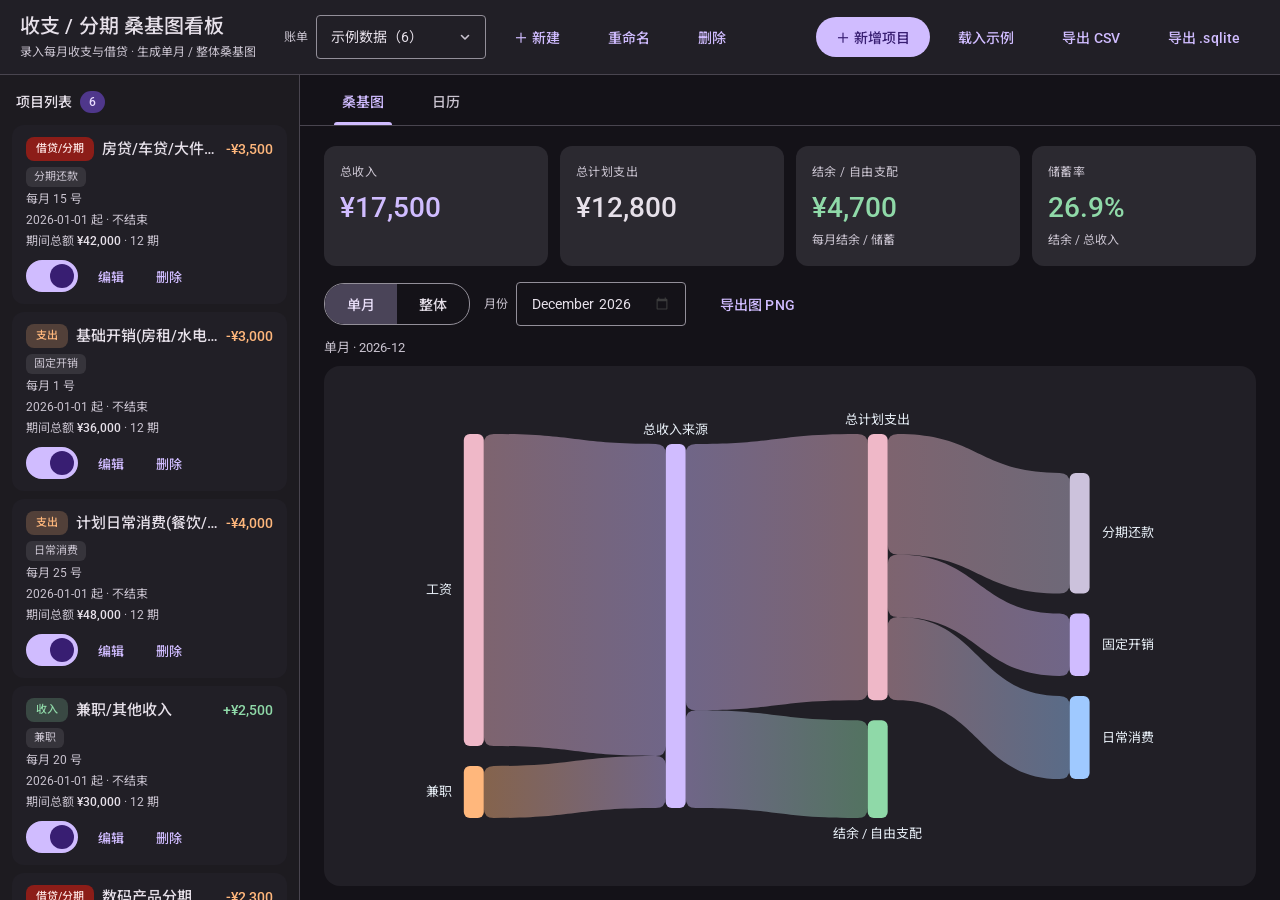
==== desktop/wwwroot/index.html @ 5e4839ed "feat(md3): Material Design 3 dark theme redesign - MD3 color roles / shape / type / elevation tokens" ====
<!DOCTYPE html>
<html lang="zh-CN">
<head>
  <meta charset="UTF-8" />
  <meta name="viewport" content="width=device-width, initial-scale=1.0" />
  <title>个人收支 / 分期 桑基图看板</title>
  <link rel="preconnect" href="https://fonts.googleapis.com" />
  <link rel="preconnect" href="https://fonts.gstatic.com" crossorigin />
  <link href="https://fonts.googleapis.com/css2?family=Roboto:wght@400;500;700&family=Noto+Sans+SC:wght@400;500;700&display=swap" rel="stylesheet" />
  <link rel="stylesheet" href="styles.css?v=6" />
</head>
<body>
  <div id="app">
    <header class="topbar">
      <div class="brand">
        <h1>收支 / 分期 桑基图看板</h1>
        <p class="tagline">录入每月收支与借贷 · 生成单月 / 整体桑基图</p>
      </div>
      <div class="ledger-bar">
        <label for="ledgerSelect">账单</label>
        <select id="ledgerSelect"></select>
        <button id="btnNewLedger" class="btn">＋ 新建</button>
        <button id="btnRenameLedger" class="btn">重命名</button>
        <button id="btnDeleteLedger" class="btn">删除</button>
        <span id="saveState" class="save-state"></span>
      </div>
      <div class="topbar-actions">
        <button id="btnAdd" class="btn btn-primary">＋ 新增项目</button>
        <button id="btnSeed" class="btn">载入示例</button>
        <button id="btnExportCsv" class="btn">导出 CSV</button>
        <button id="btnExportSqlite" class="btn">导出 .sqlite</button>
      </div>
    </header>

    <div class="layout">
      <aside class="sidebar">
        <div class="sidebar-title">项目列表<span id="itemCount" class="count">0</span></div>
        <div id="itemList" class="item-list"></div>
        <div id="itemEmpty" class="muted pad">还没有项目。点右上角「新增项目」，或「载入示例」看看效果。</div>
      </aside>

      <main class="main">
        <nav class="tabs">
          <button class="tab active" data-tab="sankey">桑基图</button>
          <button class="tab" data-tab="calendar">日历</button>
        </nav>

        <!-- 桑基图视图 -->
        <section id="view-sankey" class="view">
          <div class="metric-row" id="metricRow"></div>
          <div class="control-row">
            <div class="seg" id="sankeyMode">
              <button data-mode="month" class="active">单月</button>
              <button data-mode="overall">整体</button>
            </div>
            <div class="field">
              <label>月份</label>
              <input type="month" id="modeMonth" />
            </div>
            <div class="field" id="periodFields" hidden>
              <label>起</label><input type="month" id="periodStart" />
              <span class="sep">→</span>
              <label>止</label><input type="month" id="periodEnd" />
            </div>
            <button id="btnExportPng" class="btn">导出图 PNG</button>
          </div>
          <div id="sankeyTitle" class="chart-title"></div>
          <div class="chart-wrap">
            <div id="sankeyChart" class="chart"></div>
            <div id="sankeyEmpty" class="chart-empty" hidden>当前没有项目 / 该区间没有数据<br /><span>点击右上角「新增项目」或「载入示例」开始</span></div>
            <div id="sankeyTip" class="sankey-tip" hidden></div>
          </div>
        </section>

        <!-- 日历视图 -->
        <section id="view-calendar" class="view" hidden>
          <div class="control-row">
            <button id="calPrev" class="btn">◀ 上月</button>
            <input type="month" id="calMonth" />
            <button id="calNext" class="btn">下月 ▶</button>
            <button id="calToday" class="btn btn-ghost">今天</button>
          </div>
          <div class="calendar-wrap">
            <div id="calWeekHeader" class="cal-week-header"></div>
            <div id="calGrid" class="cal-grid"></div>
          </div>
          <div id="dayDetail" class="day-detail"></div>
        </section>
      </main>
    </div>
  </div>

  <!-- 项目编辑弹窗 -->
  <div id="modal" class="modal" hidden>
    <div class="modal-box">
      <div class="modal-header">
        <h2 id="modalTitle">新增项目</h2>
        <button class="btn btn-close" id="modalClose">×</button>
      </div>
      <form id="itemForm" class="modal-body">
        <div class="grid-2">
          <div class="field"><label>名称</label><input id="fName" placeholder="如：房租" required /></div>
          <div class="field"><label>金额 (¥)</label><input id="fAmount" type="number" min="0" step="0.01" placeholder="3000" required /></div>
          <div class="field"><label>类型</label>
            <select id="fKind">
              <option value="income">收入</option>
              <option value="expense">支出</option>
              <option value="loan">支出 · 借贷/分期</option>
            </select>
          </div>
          <div class="field"><label>分类</label>
            <input id="fCategory" list="catList" placeholder="如：固定开销" />
            <datalist id="catList"></datalist>
          </div>
        </div>

        <div class="field"><label>排期方式</label>
          <select id="fSched">
            <option value="recurring">重复 · 固定日期（自定开始/结束）</option>
            <option value="oneoff">一次性 · 确定日期</option>
            <option value="monthly">按月手动（非固定日期）</option>
          </select>
        </div>

        <div class="grid-2" id="schedRecurring">
          <div class="field"><label>开始日期</label><input id="fStart" type="date" /></div>
          <div class="field"><label>结束日期（留空 = 永不结束）</label><input id="fEnd" type="date" /></div>
          <div class="field"><label>每月几号 (1–31)</label><input id="fDay" type="number" min="1" max="31" placeholder="1" /></div>
        </div>

        <div class="field" id="schedOneoff" hidden><label>日期</label><input id="fDate" type="date" /></div>
        <div class="field" id="schedMonthly" hidden><label>归属月份</label><input id="fMonth" type="month" /></div>
        <div id="fPeriodHint" class="period-hint" hidden></div>

        <div class="field"><label>备注</label><input id="fNote" placeholder="选填" /></div>
        <label class="checkbox"><input id="fEnabled" type="checkbox" checked /> 启用该项目</label>

        <div class="modal-footer">
          <button type="button" class="btn" id="btnCancel">取消</button>
          <button type="submit" class="btn btn-primary">保存</button>
        </div>
      </form>
    </div>
  </div>

  <script src="app.js?v=6"></script>
</body>
</html>
---- desktop/wwwroot/styles.css ----
/* ============================================================
   Material Design 3 · 深色主题
   ============================================================ */
:root {
  /* MD3 深色配色（baseline） */
  --md-primary: #D0BCFF;
  --md-on-primary: #381E72;
  --md-primary-container: #4F378B;
  --md-on-primary-container: #EADDFF;
  --md-secondary: #CCC2DC;
  --md-on-secondary: #332D41;
  --md-secondary-container: #4A4458;
  --md-on-secondary-container: #E8DEF8;
  --md-tertiary: #EFB8C8;
  --md-on-tertiary: #492532;
  --md-tertiary-container: #633B48;
  --md-on-tertiary-container: #FFD8E4;
  --md-error: #F2B8B5;
  --md-on-error: #601410;
  --md-error-container: #8C1D18;
  --md-on-error-container: #F9DEDC;

  --md-surface: #141218;
  --md-on-surface: #E6E0E9;
  --md-surface-variant: #49454F;
  --md-on-surface-variant: #CAC4D0;
  --md-outline: #938F99;
  --md-outline-variant: #49454F;

  --md-surface-lowest: #0F0D13;
  --md-surface-low: #1D1B20;
  --md-surface-container: #211F26;
  --md-surface-high: #2B2930;
  --md-surface-highest: #36343B;

  /* 语义色（收入/支出/结余） */
  --md-income: #8FD9A8;
  --md-expense: #FFB77C;
  --md-surplus: #8FD9A8;

  /* 形状 */
  --md-xs: 4px;
  --md-sm: 8px;
  --md-md: 12px;
  --md-lg: 16px;
  --md-xl: 28px;

  /* 字体 */
  --md-font: "Roboto", "Noto Sans SC", "Microsoft YaHei UI", system-ui, sans-serif;

  /* 高度（阴影） */
  --md-e1: 0 1px 2px rgba(0,0,0,.3), 0 1px 3px 1px rgba(0,0,0,.15);
  --md-e2: 0 1px 2px rgba(0,0,0,.3), 0 2px 6px 2px rgba(0,0,0,.15);
  --md-e3: 0 4px 8px 3px rgba(0,0,0,.15), 0 1px 3px rgba(0,0,0,.3);
}

* { box-sizing: border-box; }
[hidden] { display: none !important; }

html, body {
  margin: 0;
  height: 100%;
  background: var(--md-surface);
  color: var(--md-on-surface);
  font-family: var(--md-font);
  font-size: 14px;
  line-height: 20px;
  color-scheme: dark;
  -webkit-font-smoothing: antialiased;
}

#app { display: flex; flex-direction: column; height: 100vh; }

/* ---------- 顶栏 ---------- */
.topbar {
  display: flex;
  align-items: center;
  gap: 18px;
  flex-wrap: wrap;
  padding: 12px 20px;
  background: var(--md-surface-container);
  border-bottom: 1px solid var(--md-outline-variant);
}
.brand h1 { margin: 0; font-size: 20px; line-height: 28px; font-weight: 500; letter-spacing: .1px; }
.tagline { margin: 2px 0 0; color: var(--md-on-surface-variant); font-size: 12px; }
.topbar-actions, .ledger-bar { display: flex; align-items: center; gap: 8px; flex-wrap: wrap; }
.ledger-bar { margin-left: auto; }
.ledger-bar label { color: var(--md-on-surface-variant); font-size: 12px; }
.ledger-bar select { min-width: 170px; }
.save-state { color: var(--md-income); font-size: 12px; min-width: 44px; }
.save-state.err { color: var(--md-error); }

/* ---------- 按钮 ---------- */
.btn {
  appearance: none;
  border: none;
  cursor: pointer;
  height: 40px;
  padding: 0 20px;
  border-radius: 20px;
  background: transparent;
  color: var(--md-primary);
  font-family: inherit;
  font-size: 14px;
  font-weight: 500;
  letter-spacing: .1px;
  display: inline-flex;
  align-items: center;
  justify-content: center;
  gap: 8px;
  white-space: nowrap;
  transition: background .15s ease, box-shadow .15s ease;
}
.btn:hover { background: color-mix(in srgb, var(--md-primary) 8%, transparent); }
.btn:active { background: color-mix(in srgb, var(--md-primary) 14%, transparent); }
.btn-primary { background: var(--md-primary); color: var(--md-on-primary); }
.btn-primary:hover { background: color-mix(in srgb, var(--md-primary) 90%, #fff); box-shadow: var(--md-e1); }
.btn-primary:active { background: color-mix(in srgb, var(--md-primary) 84%, #fff); }
.btn-ghost { color: var(--md-primary); }
.btn-close {
  width: 40px; height: 40px; padding: 0; border-radius: 50%;
  color: var(--md-on-surface-variant); font-size: 20px; line-height: 1;
}
.btn-close:hover { background: color-mix(in srgb, var(--md-on-surface) 8%, transparent); }

/* 分段按钮 */
.seg { display: inline-flex; border: 1px solid var(--md-outline); border-radius: 20px; overflow: hidden; }
.seg button {
  border: none; background: transparent; color: var(--md-on-surface);
  height: 40px; padding: 0 22px; font-family: inherit; font-size: 14px; font-weight: 500; cursor: pointer;
  transition: background .15s ease;
}
.seg button:hover { background: color-mix(in srgb, var(--md-on-surface) 6%, transparent); }
.seg button.active { background: var(--md-secondary-container); color: var(--md-on-secondary-container); }

/* ---------- 布局 ---------- */
.layout { display: flex; flex: 1; min-height: 0; }

.sidebar {
  width: 300px;
  min-width: 260px;
  padding: 12px;
  background: var(--md-surface-low);
  border-right: 1px solid var(--md-outline-variant);
  overflow-y: auto;
}
.main { flex: 1; min-width: 0; display: flex; flex-direction: column; overflow: hidden; }

.sidebar-title {
  display: flex; align-items: center; gap: 8px;
  margin: 4px 4px 12px; font-size: 14px; font-weight: 500; color: var(--md-on-surface);
}
.count {
  background: var(--md-primary-container); color: var(--md-on-primary-container);
  border-radius: 999px; padding: 1px 9px; font-size: 12px; font-weight: 500;
}

/* ---------- 项目卡片 ---------- */
.item-list { display: flex; flex-direction: column; gap: 8px; }
.item-row {
  background: var(--md-surface-container);
  border-radius: var(--md-md);
  padding: 12px 14px;
  transition: background .15s ease;
}
.item-row:hover { background: var(--md-surface-high); }
.item-row.disabled { opacity: .5; }
.item-row-head { display: flex; align-items: center; gap: 8px; margin-bottom: 6px; }
.item-name { flex: 1; font-size: 15px; font-weight: 500; overflow: hidden; text-overflow: ellipsis; white-space: nowrap; }
.delta { font-weight: 500; font-size: 14px; }
.delta.in { color: var(--md-income); }
.delta.out { color: var(--md-expense); }

.kind-badge { font-size: 11px; font-weight: 500; padding: 2px 10px; border-radius: 8px; flex: none; }
.kind-income { background: color-mix(in srgb, var(--md-income) 22%, transparent); color: var(--md-income); }
.kind-expense { background: color-mix(in srgb, var(--md-expense) 22%, transparent); color: var(--md-expense); }
.kind-loan { background: var(--md-error-container); color: var(--md-on-error-container); }

.item-meta { display: flex; flex-direction: column; gap: 3px; margin-bottom: 10px; }
.item-line { color: var(--md-on-surface-variant); font-size: 12px; line-height: 18px; }
.item-line b { color: var(--md-on-surface); font-weight: 500; }
.tag {
  display: inline-block; background: var(--md-surface-highest); color: var(--md-on-surface-variant);
  padding: 1px 8px; border-radius: 6px; font-size: 11px;
}
.item-actions { display: flex; align-items: center; gap: 8px; }
.item-actions .btn { height: 32px; padding: 0 12px; font-size: 13px; border-radius: 16px; }

.muted { color: var(--md-on-surface-variant); }
.pad { padding: 10px 4px; }

/* ---------- 开关（MD3） ---------- */
.switch { position: relative; width: 52px; height: 32px; flex: none; }
.switch input { position: absolute; opacity: 0; width: 100%; height: 100%; margin: 0; cursor: pointer; }
.switch .slider {
  position: absolute; inset: 0; border-radius: 999px; pointer-events: none;
  background: var(--md-surface-highest);
  border: 2px solid var(--md-outline);
  transition: background .2s ease, border-color .2s ease;
}
.switch .slider::before {
  content: ""; position: absolute; top: 50%; left: 5px; transform: translateY(-50%);
  width: 16px; height: 16px; border-radius: 50%; background: var(--md-outline);
  transition: all .2s ease;
}
.switch input:checked + .slider { background: var(--md-primary); border-color: var(--md-primary); }
.switch input:checked + .slider::before { width: 24px; height: 24px; left: 22px; background: var(--md-on-primary); }

/* ---------- 标签页（MD3 primary tabs） ---------- */
.tabs { display: flex; gap: 4px; padding: 0 20px; background: var(--md-surface); border-bottom: 1px solid var(--md-outline-variant); }
.tab {
  position: relative; background: none; border: none; cursor: pointer;
  color: var(--md-on-surface-variant); font-family: inherit; font-size: 14px; font-weight: 500;
  padding: 16px 22px 14px;
  transition: color .15s ease;
}
.tab:hover { color: var(--md-on-surface); }
.tab.active { color: var(--md-primary); }
.tab.active::after {
  content: ""; position: absolute; left: 14px; right: 14px; bottom: 0; height: 3px;
  border-radius: 3px 3px 0 0; background: var(--md-primary);
}

.view { flex: 1; min-height: 0; overflow-y: auto; padding: 20px 24px 32px; }

/* ---------- 指标卡 ---------- */
.metric-row { display: grid; grid-template-columns: repeat(4, 1fr); gap: 12px; margin-bottom: 16px; }
.metric-card { background: var(--md-surface-high); border-radius: var(--md-md); padding: 16px; }
.metric-label { color: var(--md-on-surface-variant); font-size: 12px; letter-spacing: .4px; margin-bottom: 8px; }
.metric-value { font-size: 28px; line-height: 36px; font-weight: 500; }
.metric-value.green { color: var(--md-surplus); }
.metric-value.red { color: var(--md-error); }
.metric-value.blue { color: var(--md-primary); }
.metric-sub { color: var(--md-on-surface-variant); font-size: 12px; margin-top: 4px; }

/* ---------- 控件行 ---------- */
.control-row { display: flex; align-items: center; gap: 14px; flex-wrap: wrap; margin-bottom: 12px; }
.field { display: flex; align-items: center; gap: 8px; }
.field label { color: var(--md-on-surface-variant); font-size: 12px; }
.field .sep { color: var(--md-on-surface-variant); }

/* ---------- 输入（MD3 outlined） ---------- */
input, select {
  height: 44px;
  padding: 0 14px;
  background: transparent;
  color: var(--md-on-surface);
  border: 1px solid var(--md-outline);
  border-radius: var(--md-xs);
  font-family: inherit;
  font-size: 14px;
  outline: none;
  transition: border-color .15s ease, box-shadow .15s ease;
}
input:focus, select:focus {
  border-color: var(--md-primary);
  box-shadow: inset 0 0 0 1px var(--md-primary);
}
input[type="date"], input[type="month"] { color-scheme: dark; }

select {
  appearance: none; -webkit-appearance: none;
  padding-right: 40px; cursor: pointer;
  background-image: url("data:image/svg+xml;utf8,<svg xmlns='http://www.w3.org/2000/svg' width='12' height='12' viewBox='0 0 12 12'><path d='M2.5 4.5L6 8l3.5-3.5' fill='none' stroke='%23CAC4D0' stroke-width='1.6' stroke-linecap='round' stroke-linejoin='round'/></svg>");
  background-repeat: no-repeat;
  background-position: right 14px center;
}
select option { background: var(--md-surface-high); color: var(--md-on-surface); }
input[type="date"]::-webkit-calendar-picker-indicator,
input[type="month"]::-webkit-calendar-picker-indicator { filter: invert(.75); opacity: .9; cursor: pointer; }
input[type="date"]::-webkit-calendar-picker-indicator:hover,
input[type="month"]::-webkit-calendar-picker-indicator:hover { opacity: 1; }

/* ---------- 图表 ---------- */
.chart-title { color: var(--md-on-surface-variant); font-size: 13px; margin: 8px 0; }
.chart-wrap { position: relative; }
.chart {
  width: 100%; height: 520px;
  background: var(--md-surface-container);
  border-radius: var(--md-lg);
  position: relative; overflow: hidden;
}
@keyframes chartFadeIn { from { opacity: 0; transform: translateY(6px); } to { opacity: 1; transform: none; } }

.sankey-svg { display: block; }
.sankey-svg.fade-in { animation: chartFadeIn .38s ease-out both; }
.sankey-svg .sk-link { opacity: .45; transition: opacity .15s; cursor: pointer; }
.sankey-svg .sk-node { transition: opacity .15s; cursor: pointer; }
.sankey-svg .sk-label { pointer-events: none; user-select: none; }
.sankey-svg.has-hover .sk-link { opacity: .1; }
.sankey-svg.has-hover .sk-node { opacity: .3; }
.sankey-svg.has-hover .sk-label { opacity: .4; }
.sankey-svg.has-hover .hi { opacity: 1 !important; }

.sankey-tip {
  position: absolute; z-index: 20; pointer-events: none;
  background: var(--md-surface-highest);
  border-radius: var(--md-sm);
  padding: 10px 12px;
  font-size: 12.5px; color: var(--md-on-surface); line-height: 1.6;
  box-shadow: var(--md-e2);
  max-width: 260px;
}

.chart-empty {
  position: absolute; inset: 0;
  display: flex; flex-direction: column; gap: 8px; align-items: center; justify-content: center;
  color: var(--md-on-surface-variant); font-size: 15px;
  background: var(--md-surface-container); border-radius: var(--md-lg);
}
.chart-empty span { font-size: 12.5px; color: var(--md-outline); }

/* ---------- 日历 ---------- */
.calendar-wrap { background: var(--md-surface-container); border-radius: var(--md-lg); padding: 12px; margin-bottom: 16px; }
.cal-week-header { display: grid; grid-template-columns: repeat(7, 1fr); gap: 6px; margin-bottom: 6px; }
.cal-wd { text-align: center; color: var(--md-on-surface-variant); font-size: 12px; padding: 4px 0; }
.cal-grid { display: grid; grid-template-columns: repeat(7, 1fr); gap: 6px; grid-auto-rows: 104px; }
.cal-cell {
  height: 104px; overflow: hidden;
  background: var(--md-surface-low);
  border: 1px solid transparent;
  border-radius: var(--md-md);
  padding: 6px; cursor: pointer; position: relative;
  transition: background .15s ease, border-color .15s ease;
}
.cal-cell:hover { background: var(--md-surface-high); }
.cal-cell.today { border-color: var(--md-primary); }
.cal-cell.selected { background: var(--md-secondary-container); }
.cal-cell.empty { background: transparent; border: none; cursor: default; }
.cal-num { font-size: 12px; color: var(--md-on-surface); margin-bottom: 4px; }
.cal-cell.today .cal-num { color: var(--md-primary); font-weight: 700; }
.cal-chips { display: flex; flex-direction: column; gap: 3px; overflow: hidden; }
.chip {
  display: flex; align-items: center; gap: 5px; min-width: 0;
  font-size: 11px; color: var(--md-on-surface-variant);
  background: var(--md-surface-highest); border-radius: 8px; padding: 2px 6px;
}
.chip-type { width: 3px; align-self: stretch; border-radius: 2px; flex: none; }
.chip-cat { width: 6px; height: 6px; border-radius: 50%; flex: none; }
.chip-txt {
  flex: 1; min-width: 0; white-space: normal; word-break: break-word; line-height: 1.25;
  display: -webkit-box; -webkit-line-clamp: 2; -webkit-box-orient: vertical; overflow: hidden;
}
.chip.more { color: var(--md-outline); justify-content: center; }

/* ---------- 当天详情 ---------- */
.day-detail { background: var(--md-surface-container); border-radius: var(--md-lg); padding: 16px; }
.day-title { font-size: 15px; font-weight: 500; margin-bottom: 12px; }
.day-detail .item-row { background: var(--md-surface-low); margin-bottom: 8px; }
.btn-ghost.on { color: var(--md-primary); }

/* ---------- 弹窗（MD3 dialog） ---------- */
.modal {
  position: fixed; inset: 0; z-index: 100; padding: 20px;
  background: rgba(0,0,0,.6);
  display: flex; align-items: center; justify-content: center;
}
.modal-box {
  width: 100%; max-width: 560px; max-height: 90vh; overflow-y: auto;
  background: var(--md-surface-high);
  border-radius: var(--md-xl);
  box-shadow: var(--md-e3);
}
.modal-header { display: flex; align-items: flex-start; justify-content: space-between; gap: 16px; padding: 24px 24px 0; }
.modal-header h2 { margin: 0; font-size: 22px; line-height: 28px; font-weight: 400; }
.modal-body { padding: 16px 24px 24px; }
.grid-2 { display: grid; grid-template-columns: 1fr 1fr; gap: 16px; margin-bottom: 16px; }
.modal-body .field { flex-direction: column; align-items: stretch; gap: 6px; margin-bottom: 16px; }
.modal-body .field label { font-size: 12px; color: var(--md-on-surface-variant); }
.checkbox { display: flex; align-items: center; gap: 10px; color: var(--md-on-surface); margin: 6px 0 20px; cursor: pointer; }
.modal-footer { display: flex; justify-content: flex-end; gap: 8px; margin-top: 4px; }
.period-hint {
  background: var(--md-surface-highest); color: var(--md-on-surface);
  font-size: 13px; padding: 12px 14px; border-radius: var(--md-sm); margin-bottom: 16px;
}
.period-hint b { color: var(--md-income); font-weight: 500; }

/* ---------- 滚动条 ---------- */
* { scrollbar-width: thin; scrollbar-color: var(--md-surface-highest) transparent; }
::-webkit-scrollbar { width: 10px; height: 10px; }
::-webkit-scrollbar-track { background: transparent; }
::-webkit-scrollbar-thumb { background: var(--md-surface-highest); border-radius: 8px; border: 2px solid var(--md-surface); }
::-webkit-scrollbar-thumb:hover { background: var(--md-outline-variant); }
::selection { background: color-mix(in srgb, var(--md-primary) 35%, transparent); color: #fff; }

/* ---------- 桌面版（WinUI 3）：使用 MD3 不透明表面色 ---------- */
html.native, html.native body { background: var(--md-surface); }

/* ---------- 响应式 ---------- */
@media (max-width: 860px) {
  .layout { flex-direction: column; }
  .sidebar { width: 100%; min-width: 0; max-height: 40vh; border-right: none; border-bottom: 1px solid var(--md-outline-variant); }
  .metric-row { grid-template-columns: repeat(2, 1fr); }
  .cal-grid { grid-auto-rows: 84px; }
  .cal-cell { height: 84px; }
}
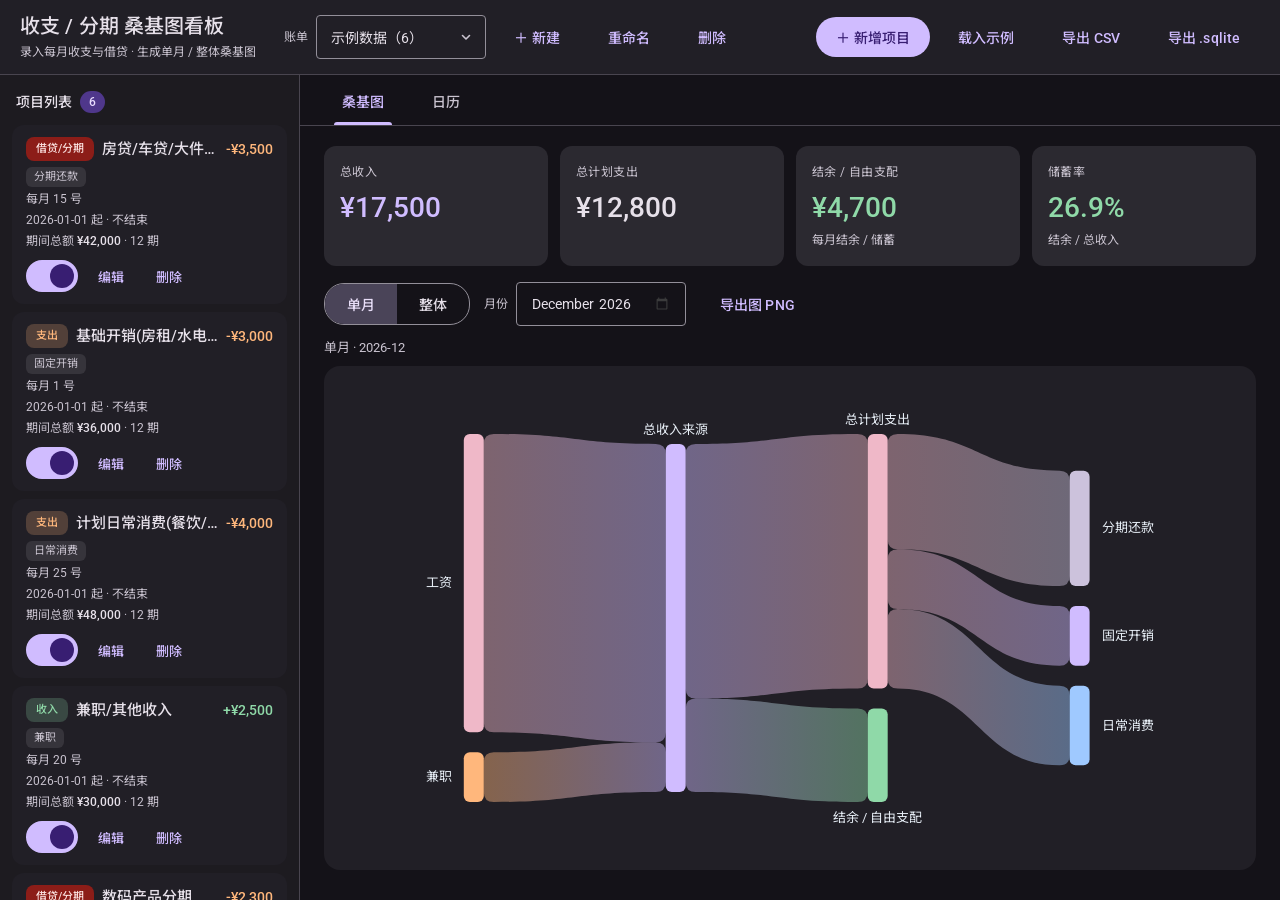
==== commit ec2afb5d: "feat(md3): responsive resize, switch/dropdown animations, custom MD3 select - sankey follows window " ====
--- a/desktop/wwwroot/index.html
+++ b/desktop/wwwroot/index.html
@@ -7,7 +7,7 @@
   <link rel="preconnect" href="https://fonts.googleapis.com" />
   <link rel="preconnect" href="https://fonts.gstatic.com" crossorigin />
   <link href="https://fonts.googleapis.com/css2?family=Roboto:wght@400;500;700&family=Noto+Sans+SC:wght@400;500;700&display=swap" rel="stylesheet" />
-  <link rel="stylesheet" href="styles.css?v=6" />
+  <link rel="stylesheet" href="styles.css?v=7" />
 </head>
 <body>
   <div id="app">
@@ -18,7 +18,7 @@
       </div>
       <div class="ledger-bar">
         <label for="ledgerSelect">账单</label>
-        <select id="ledgerSelect"></select>
+        <div id="ledgerSelect"></div>
         <button id="btnNewLedger" class="btn">＋ 新建</button>
         <button id="btnRenameLedger" class="btn">重命名</button>
         <button id="btnDeleteLedger" class="btn">删除</button>
@@ -102,11 +102,7 @@
           <div class="field"><label>名称</label><input id="fName" placeholder="如：房租" required /></div>
           <div class="field"><label>金额 (¥)</label><input id="fAmount" type="number" min="0" step="0.01" placeholder="3000" required /></div>
           <div class="field"><label>类型</label>
-            <select id="fKind">
-              <option value="income">收入</option>
-              <option value="expense">支出</option>
-              <option value="loan">支出 · 借贷/分期</option>
-            </select>
+            <div id="fKind"></div>
           </div>
           <div class="field"><label>分类</label>
             <input id="fCategory" list="catList" placeholder="如：固定开销" />
@@ -115,11 +111,7 @@
         </div>
 
         <div class="field"><label>排期方式</label>
-          <select id="fSched">
-            <option value="recurring">重复 · 固定日期（自定开始/结束）</option>
-            <option value="oneoff">一次性 · 确定日期</option>
-            <option value="monthly">按月手动（非固定日期）</option>
-          </select>
+          <div id="fSched"></div>
         </div>
 
         <div class="grid-2" id="schedRecurring">
@@ -143,6 +135,6 @@
     </div>
   </div>
 
-  <script src="app.js?v=6"></script>
+  <script src="app.js?v=7"></script>
 </body>
 </html>
--- a/desktop/wwwroot/styles.css
+++ b/desktop/wwwroot/styles.css
@@ -196,12 +196,13 @@
   position: absolute; inset: 0; border-radius: 999px; pointer-events: none;
   background: var(--md-surface-highest);
   border: 2px solid var(--md-outline);
-  transition: background .2s ease, border-color .2s ease;
+  transition: background .2s cubic-bezier(.2,0,0,1), border-color .2s cubic-bezier(.2,0,0,1);
 }
 .switch .slider::before {
   content: ""; position: absolute; top: 50%; left: 5px; transform: translateY(-50%);
   width: 16px; height: 16px; border-radius: 50%; background: var(--md-outline);
-  transition: all .2s ease;
+  transition: left .2s cubic-bezier(.2,0,0,1), width .2s cubic-bezier(.2,0,0,1),
+              height .2s cubic-bezier(.2,0,0,1), background .2s ease;
 }
 .switch input:checked + .slider { background: var(--md-primary); border-color: var(--md-primary); }
 .switch input:checked + .slider::before { width: 24px; height: 24px; left: 22px; background: var(--md-on-primary); }
@@ -271,11 +272,51 @@
 input[type="date"]::-webkit-calendar-picker-indicator:hover,
 input[type="month"]::-webkit-calendar-picker-indicator:hover { opacity: 1; }
 
+/* ---------- MD3 下拉选单 ---------- */
+.md-select { position: relative; display: inline-block; min-width: 170px; }
+.md-select-trigger {
+  width: 100%; height: 44px; padding: 0 40px 0 14px;
+  display: flex; align-items: center;
+  background: transparent; color: var(--md-on-surface);
+  border: 1px solid var(--md-outline); border-radius: var(--md-xs);
+  font-family: inherit; font-size: 14px; text-align: left; cursor: pointer;
+  transition: border-color .15s ease, box-shadow .15s ease, background .15s ease;
+}
+.md-select-trigger:hover { border-color: var(--md-on-surface); }
+.md-select-trigger.open { border-color: var(--md-primary); box-shadow: inset 0 0 0 1px var(--md-primary); }
+.md-select-label { flex: 1; overflow: hidden; text-overflow: ellipsis; white-space: nowrap; }
+.md-select-arrow {
+  position: absolute; right: 14px; top: 50%; display: flex;
+  color: var(--md-on-surface-variant); pointer-events: none;
+  transform: translateY(-50%); transition: transform .2s ease;
+}
+.md-select-trigger.open .md-select-arrow { transform: translateY(-50%) rotate(180deg); }
+
+.md-menu {
+  position: fixed; z-index: 200; min-width: 120px; max-height: 300px; overflow-y: auto;
+  padding: 8px 0;
+  background: var(--md-surface-high); border-radius: var(--md-sm);
+  box-shadow: var(--md-e2);
+  opacity: 0; transform: scale(.92) translateY(-6px);
+  transition: opacity .15s ease, transform .15s ease;
+}
+.md-menu.open { opacity: 1; transform: none; }
+.md-menu-item {
+  display: block; width: 100%; text-align: left;
+  padding: 10px 16px; border: none; background: transparent; cursor: pointer;
+  color: var(--md-on-surface); font-family: inherit; font-size: 14px; white-space: nowrap;
+  transition: background .12s ease;
+}
+.md-menu-item:hover { background: color-mix(in srgb, var(--md-on-surface) 8%, transparent); }
+.md-menu-item.selected { background: var(--md-secondary-container); color: var(--md-on-secondary-container); }
+
+.modal-body .field .md-select { width: 100%; min-width: 0; }
+
 /* ---------- 图表 ---------- */
 .chart-title { color: var(--md-on-surface-variant); font-size: 13px; margin: 8px 0; }
 .chart-wrap { position: relative; }
 .chart {
-  width: 100%; height: 520px;
+  width: 100%; height: clamp(380px, 56vh, 620px);
   background: var(--md-surface-container);
   border-radius: var(--md-lg);
   position: relative; overflow: hidden;
@@ -387,6 +428,10 @@
 html.native, html.native body { background: var(--md-surface); }
 
 /* ---------- 响应式 ---------- */
+@media (max-width: 1180px) {
+  .sidebar { width: 260px; min-width: 220px; }
+  .metric-row { grid-template-columns: repeat(2, 1fr); }
+}
 @media (max-width: 860px) {
   .layout { flex-direction: column; }
   .sidebar { width: 100%; min-width: 0; max-height: 40vh; border-right: none; border-bottom: 1px solid var(--md-outline-variant); }
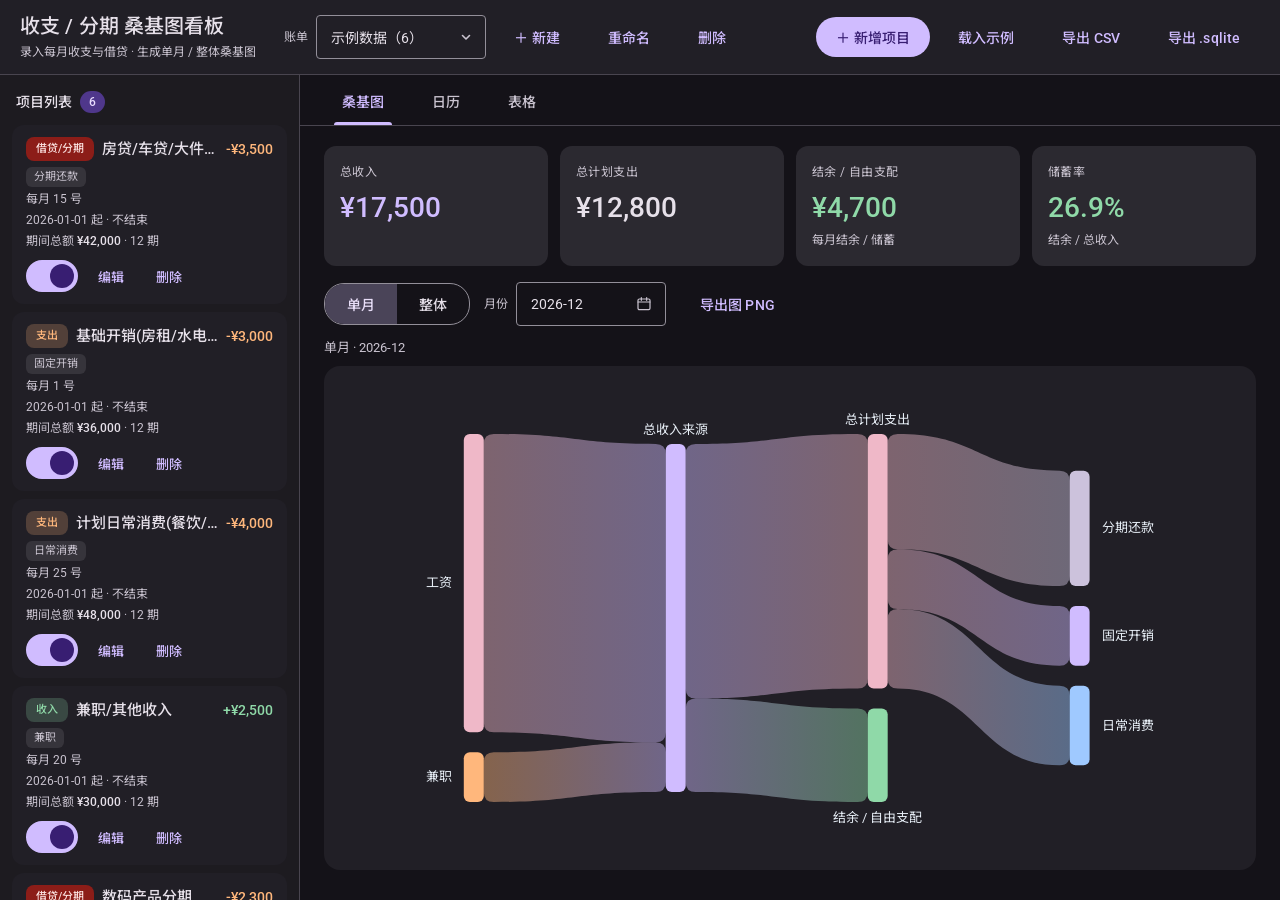
==== commit eed292b9: "feat(md3): date-range period, MD3 date picker, editable table view - overall view now uses an exact " ====
--- a/desktop/wwwroot/index.html
+++ b/desktop/wwwroot/index.html
@@ -7,7 +7,7 @@
   <link rel="preconnect" href="https://fonts.googleapis.com" />
   <link rel="preconnect" href="https://fonts.gstatic.com" crossorigin />
   <link href="https://fonts.googleapis.com/css2?family=Roboto:wght@400;500;700&family=Noto+Sans+SC:wght@400;500;700&display=swap" rel="stylesheet" />
-  <link rel="stylesheet" href="styles.css?v=7" />
+  <link rel="stylesheet" href="styles.css?v=10" />
 </head>
 <body>
   <div id="app">
@@ -43,6 +43,7 @@
         <nav class="tabs">
           <button class="tab active" data-tab="sankey">桑基图</button>
           <button class="tab" data-tab="calendar">日历</button>
+          <button class="tab" data-tab="table">表格</button>
         </nav>
 
         <!-- 桑基图视图 -->
@@ -55,12 +56,12 @@
             </div>
             <div class="field">
               <label>月份</label>
-              <input type="month" id="modeMonth" />
+              <div id="modeMonth"></div>
             </div>
             <div class="field" id="periodFields" hidden>
-              <label>起</label><input type="month" id="periodStart" />
+              <label>起</label><div id="periodStart"></div>
               <span class="sep">→</span>
-              <label>止</label><input type="month" id="periodEnd" />
+              <label>止</label><div id="periodEnd"></div>
             </div>
             <button id="btnExportPng" class="btn">导出图 PNG</button>
           </div>
@@ -76,7 +77,7 @@
         <section id="view-calendar" class="view" hidden>
           <div class="control-row">
             <button id="calPrev" class="btn">◀ 上月</button>
-            <input type="month" id="calMonth" />
+            <div id="calMonth"></div>
             <button id="calNext" class="btn">下月 ▶</button>
             <button id="calToday" class="btn btn-ghost">今天</button>
           </div>
@@ -85,6 +86,11 @@
             <div id="calGrid" class="cal-grid"></div>
           </div>
           <div id="dayDetail" class="day-detail"></div>
+        </section>
+
+        <!-- 表格视图：直接编辑 SQLite 行 -->
+        <section id="view-table" class="view" hidden>
+          <div id="tableWrap" class="table-wrap"></div>
         </section>
       </main>
     </div>
@@ -115,13 +121,13 @@
         </div>
 
         <div class="grid-2" id="schedRecurring">
-          <div class="field"><label>开始日期</label><input id="fStart" type="date" /></div>
-          <div class="field"><label>结束日期（留空 = 永不结束）</label><input id="fEnd" type="date" /></div>
+          <div class="field"><label>开始日期</label><div id="fStart"></div></div>
+          <div class="field"><label>结束日期（留空 = 永不结束）</label><div id="fEnd"></div></div>
           <div class="field"><label>每月几号 (1–31)</label><input id="fDay" type="number" min="1" max="31" placeholder="1" /></div>
         </div>
 
-        <div class="field" id="schedOneoff" hidden><label>日期</label><input id="fDate" type="date" /></div>
-        <div class="field" id="schedMonthly" hidden><label>归属月份</label><input id="fMonth" type="month" /></div>
+        <div class="field" id="schedOneoff" hidden><label>日期</label><div id="fDate"></div></div>
+        <div class="field" id="schedMonthly" hidden><label>归属月份</label><div id="fMonth"></div></div>
         <div id="fPeriodHint" class="period-hint" hidden></div>
 
         <div class="field"><label>备注</label><input id="fNote" placeholder="选填" /></div>
@@ -135,6 +141,6 @@
     </div>
   </div>
 
-  <script src="app.js?v=7"></script>
+  <script src="app.js?v=10"></script>
 </body>
 </html>
--- a/desktop/wwwroot/styles.css
+++ b/desktop/wwwroot/styles.css
@@ -312,6 +312,34 @@
 
 .modal-body .field .md-select { width: 100%; min-width: 0; }
 
+/* ---------- MD3 日期 / 月份选择器 ---------- */
+.md-datepicker { position: relative; display: inline-block; min-width: 150px; }
+.md-dp-icon { position: absolute; right: 14px; top: 50%; transform: translateY(-50%); color: var(--md-on-surface-variant); pointer-events: none; display: flex; }
+.md-dp-popup {
+  position: fixed; z-index: 200; padding: 12px;
+  background: var(--md-surface-high); border-radius: var(--md-md); box-shadow: var(--md-e3);
+  opacity: 0; transform: scale(.94) translateY(-6px);
+  transition: opacity .15s ease, transform .15s ease;
+}
+.md-dp-popup.open { opacity: 1; transform: none; }
+.md-dp-head { display: flex; align-items: center; justify-content: space-between; margin-bottom: 8px; }
+.md-dp-title { font-size: 14px; font-weight: 500; }
+.md-dp-nav { width: 36px; height: 36px; border: none; background: transparent; color: var(--md-on-surface-variant); border-radius: 50%; cursor: pointer; font-size: 20px; line-height: 1; }
+.md-dp-nav:hover { background: color-mix(in srgb, var(--md-on-surface) 8%, transparent); }
+.md-dp-week { display: grid; grid-template-columns: repeat(7, 1fr); gap: 2px; margin-bottom: 4px; }
+.md-dp-week span { text-align: center; font-size: 11px; color: var(--md-on-surface-variant); }
+.md-dp-days { display: grid; grid-template-columns: repeat(7, 1fr); gap: 2px; }
+.md-dp-day { height: 36px; border: none; background: transparent; color: var(--md-on-surface); border-radius: 50%; cursor: pointer; font-family: inherit; font-size: 13px; }
+.md-dp-day:hover { background: color-mix(in srgb, var(--md-on-surface) 8%, transparent); }
+.md-dp-day.today { box-shadow: inset 0 0 0 1px var(--md-primary); }
+.md-dp-day.sel { background: var(--md-primary); color: var(--md-on-primary); }
+.md-dp-day.empty { pointer-events: none; }
+.md-dp-months { display: grid; grid-template-columns: repeat(3, 1fr); gap: 6px; }
+.md-dp-month { height: 46px; border: 1px solid var(--md-outline-variant); background: transparent; color: var(--md-on-surface); border-radius: var(--md-sm); cursor: pointer; font-family: inherit; font-size: 13px; }
+.md-dp-month:hover { background: color-mix(in srgb, var(--md-on-surface) 8%, transparent); }
+.md-dp-month.sel { background: var(--md-primary); color: var(--md-on-primary); border-color: var(--md-primary); }
+.modal-body .field .md-datepicker { width: 100%; min-width: 0; }
+
 /* ---------- 图表 ---------- */
 .chart-title { color: var(--md-on-surface-variant); font-size: 13px; margin: 8px 0; }
 .chart-wrap { position: relative; }
@@ -427,6 +455,21 @@
 /* ---------- 桌面版（WinUI 3）：使用 MD3 不透明表面色 ---------- */
 html.native, html.native body { background: var(--md-surface); }
 
+/* ---------- 表格视图（直接编辑数据行） ---------- */
+.table-wrap { overflow-x: auto; }
+.md-table { width: 100%; border-collapse: collapse; font-size: 13px; }
+.md-table th {
+  text-align: left; font-weight: 500; color: var(--md-on-surface-variant);
+  padding: 10px 8px; border-bottom: 1px solid var(--md-outline-variant); white-space: nowrap;
+}
+.md-table td { padding: 4px 6px; border-bottom: 1px solid var(--md-outline-variant); vertical-align: middle; }
+.md-table .t-input { height: 36px; width: 100%; min-width: 96px; padding: 0 8px; font-size: 13px; border-radius: var(--md-xs); }
+.md-table td.center { text-align: center; }
+.md-table input[type="checkbox"] { width: 18px; height: 18px; padding: 0; accent-color: var(--md-primary); }
+.t-add { margin-top: 16px; }
+.t-del { height: 32px; padding: 0 12px; font-size: 12px; color: var(--md-error); }
+.t-del:hover { background: color-mix(in srgb, var(--md-error) 10%, transparent); }
+
 /* ---------- 响应式 ---------- */
 @media (max-width: 1180px) {
   .sidebar { width: 260px; min-width: 220px; }
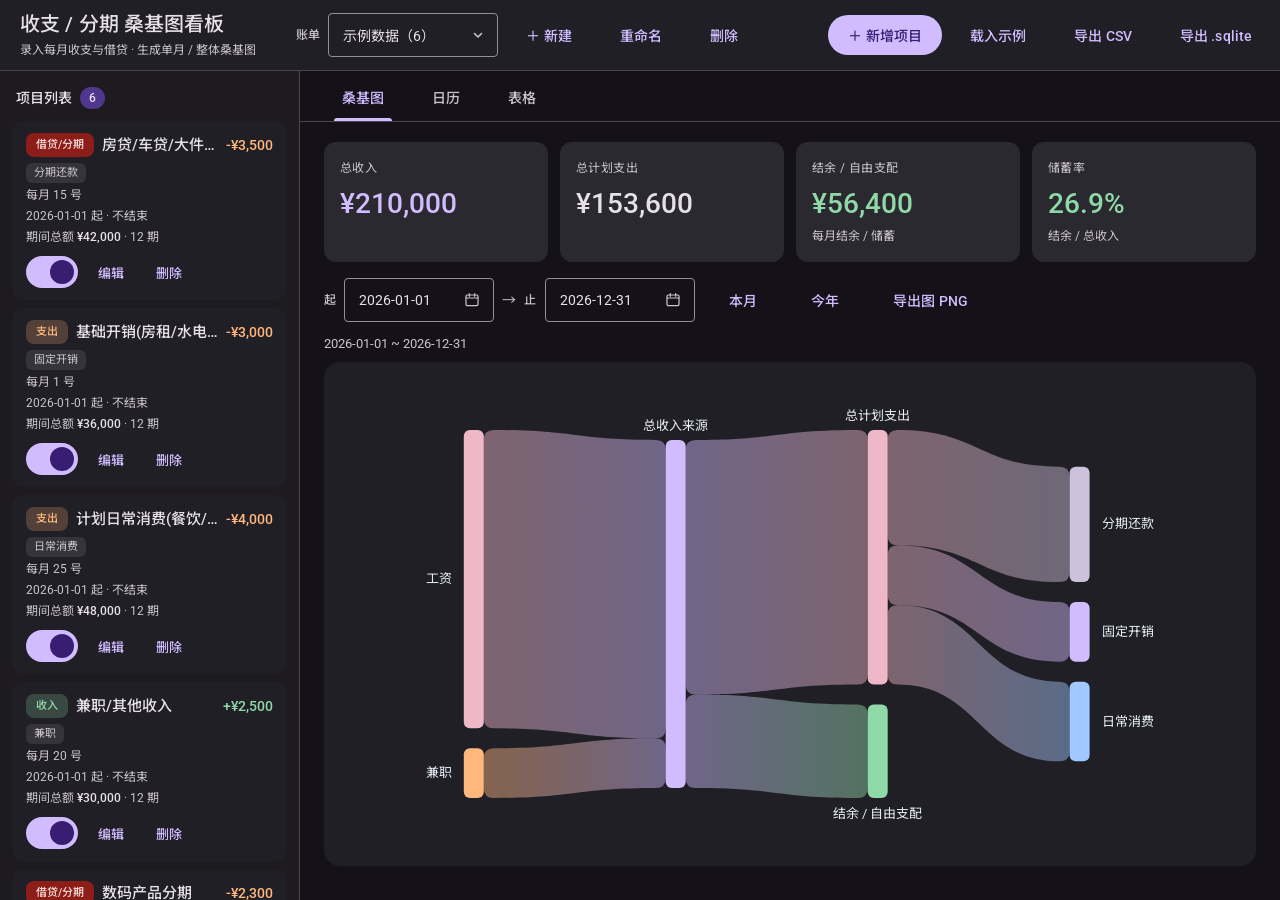
==== commit d8d28b8a: "feat(md3): always-visible date range, MD3 dialogs, frameless MD3 window chrome - sankey page: persis" ====
--- a/desktop/wwwroot/index.html
+++ b/desktop/wwwroot/index.html
@@ -7,7 +7,7 @@
   <link rel="preconnect" href="https://fonts.googleapis.com" />
   <link rel="preconnect" href="https://fonts.gstatic.com" crossorigin />
   <link href="https://fonts.googleapis.com/css2?family=Roboto:wght@400;500;700&family=Noto+Sans+SC:wght@400;500;700&display=swap" rel="stylesheet" />
-  <link rel="stylesheet" href="styles.css?v=10" />
+  <link rel="stylesheet" href="styles.css?v=11" />
 </head>
 <body>
   <div id="app">
@@ -30,6 +30,11 @@
         <button id="btnExportCsv" class="btn">导出 CSV</button>
         <button id="btnExportSqlite" class="btn">导出 .sqlite</button>
       </div>
+      <div class="win-controls" id="winControls" hidden>
+        <button class="win-btn" id="winMin" title="最小化"><svg width="10" height="10" viewBox="0 0 10 10"><path d="M0 5h10" stroke="currentColor" stroke-width="1"/></svg></button>
+        <button class="win-btn" id="winMax" title="最大化"><svg width="10" height="10" viewBox="0 0 10 10"><rect x="0.5" y="0.5" width="9" height="9" fill="none" stroke="currentColor"/></svg></button>
+        <button class="win-btn win-close" id="winClose" title="关闭"><svg width="10" height="10" viewBox="0 0 10 10"><path d="M0 0l10 10M10 0L0 10" stroke="currentColor" stroke-width="1"/></svg></button>
+      </div>
     </header>
 
     <div class="layout">
@@ -50,19 +55,13 @@
         <section id="view-sankey" class="view">
           <div class="metric-row" id="metricRow"></div>
           <div class="control-row">
-            <div class="seg" id="sankeyMode">
-              <button data-mode="month" class="active">单月</button>
-              <button data-mode="overall">整体</button>
-            </div>
-            <div class="field">
-              <label>月份</label>
-              <div id="modeMonth"></div>
-            </div>
-            <div class="field" id="periodFields" hidden>
+            <div class="field" id="periodFields">
               <label>起</label><div id="periodStart"></div>
               <span class="sep">→</span>
               <label>止</label><div id="periodEnd"></div>
             </div>
+            <button id="btnThisMonth" class="btn">本月</button>
+            <button id="btnThisYear" class="btn">今年</button>
             <button id="btnExportPng" class="btn">导出图 PNG</button>
           </div>
           <div id="sankeyTitle" class="chart-title"></div>
@@ -141,6 +140,8 @@
     </div>
   </div>
 
-  <script src="app.js?v=10"></script>
+  <div id="mdDialogHost" hidden></div>
+
+  <script src="app.js?v=11"></script>
 </body>
 </html>
--- a/desktop/wwwroot/styles.css
+++ b/desktop/wwwroot/styles.css
@@ -77,18 +77,30 @@
   align-items: center;
   gap: 18px;
   flex-wrap: wrap;
-  padding: 12px 20px;
+  padding: 10px 8px 10px 20px;
   background: var(--md-surface-container);
   border-bottom: 1px solid var(--md-outline-variant);
+  user-select: none;
 }
 .brand h1 { margin: 0; font-size: 20px; line-height: 28px; font-weight: 500; letter-spacing: .1px; }
 .tagline { margin: 2px 0 0; color: var(--md-on-surface-variant); font-size: 12px; }
 .topbar-actions, .ledger-bar { display: flex; align-items: center; gap: 8px; flex-wrap: wrap; }
 .ledger-bar { margin-left: auto; }
-.ledger-bar label { color: var(--md-on-surface-variant); font-size: 12px; }
+.ledger-bar label { color: var(--md-on-surface-variant); font-size: 12px; font-weight: 500; letter-spacing: .4px; }
 .ledger-bar select { min-width: 170px; }
 .save-state { color: var(--md-income); font-size: 12px; min-width: 44px; }
 .save-state.err { color: var(--md-error); }
+
+/* 窗口控制按钮（MD3 顶栏） */
+.win-controls { display: flex; align-items: center; gap: 2px; margin-left: 6px; }
+.win-btn {
+  width: 40px; height: 40px; border: none; background: transparent;
+  color: var(--md-on-surface-variant); cursor: pointer;
+  display: flex; align-items: center; justify-content: center;
+  border-radius: var(--md-sm); transition: background .12s ease, color .12s ease;
+}
+.win-btn:hover { background: color-mix(in srgb, var(--md-on-surface) 10%, transparent); color: var(--md-on-surface); }
+.win-btn.win-close:hover { background: var(--md-error); color: var(--md-on-error); }
 
 /* ---------- 按钮 ---------- */
 .btn {
@@ -237,7 +249,7 @@
 /* ---------- 控件行 ---------- */
 .control-row { display: flex; align-items: center; gap: 14px; flex-wrap: wrap; margin-bottom: 12px; }
 .field { display: flex; align-items: center; gap: 8px; }
-.field label { color: var(--md-on-surface-variant); font-size: 12px; }
+.field label { color: var(--md-on-surface-variant); font-size: 12px; font-weight: 500; letter-spacing: .4px; }
 .field .sep { color: var(--md-on-surface-variant); }
 
 /* ---------- 输入（MD3 outlined） ---------- */
@@ -444,6 +456,24 @@
 }
 .period-hint b { color: var(--md-income); font-weight: 500; }
 
+/* ---------- MD3 对话框（alert / confirm / prompt） ---------- */
+#mdDialogHost { position: fixed; inset: 0; z-index: 1000; display: flex; align-items: center; justify-content: center; padding: 24px; }
+.md-scrim { position: absolute; inset: 0; background: rgba(0, 0, 0, .6); opacity: 0; transition: opacity .16s ease; }
+#mdDialogHost.open .md-scrim { opacity: 1; }
+.md-dialog {
+  position: relative; width: min(420px, calc(100vw - 48px));
+  background: var(--md-surface-high); border-radius: var(--md-xl); box-shadow: var(--md-e3);
+  padding: 24px; opacity: 0; transform: scale(.92);
+  transition: opacity .16s ease, transform .16s ease;
+}
+#mdDialogHost.open .md-dialog { opacity: 1; transform: none; }
+.md-dialog-title { margin: 0 0 16px; font-size: 22px; line-height: 28px; font-weight: 400; }
+.md-dialog-body { color: var(--md-on-surface-variant); font-size: 14px; line-height: 20px; margin-bottom: 20px; word-break: break-word; }
+.md-dialog-input { width: 100%; margin-bottom: 20px; }
+.md-dialog-actions { display: flex; justify-content: flex-end; gap: 8px; }
+.md-dialog-ok.danger { background: var(--md-error); color: var(--md-on-error); }
+.md-dialog-ok.danger:hover { background: color-mix(in srgb, var(--md-error) 90%, #fff); }
+
 /* ---------- 滚动条 ---------- */
 * { scrollbar-width: thin; scrollbar-color: var(--md-surface-highest) transparent; }
 ::-webkit-scrollbar { width: 10px; height: 10px; }
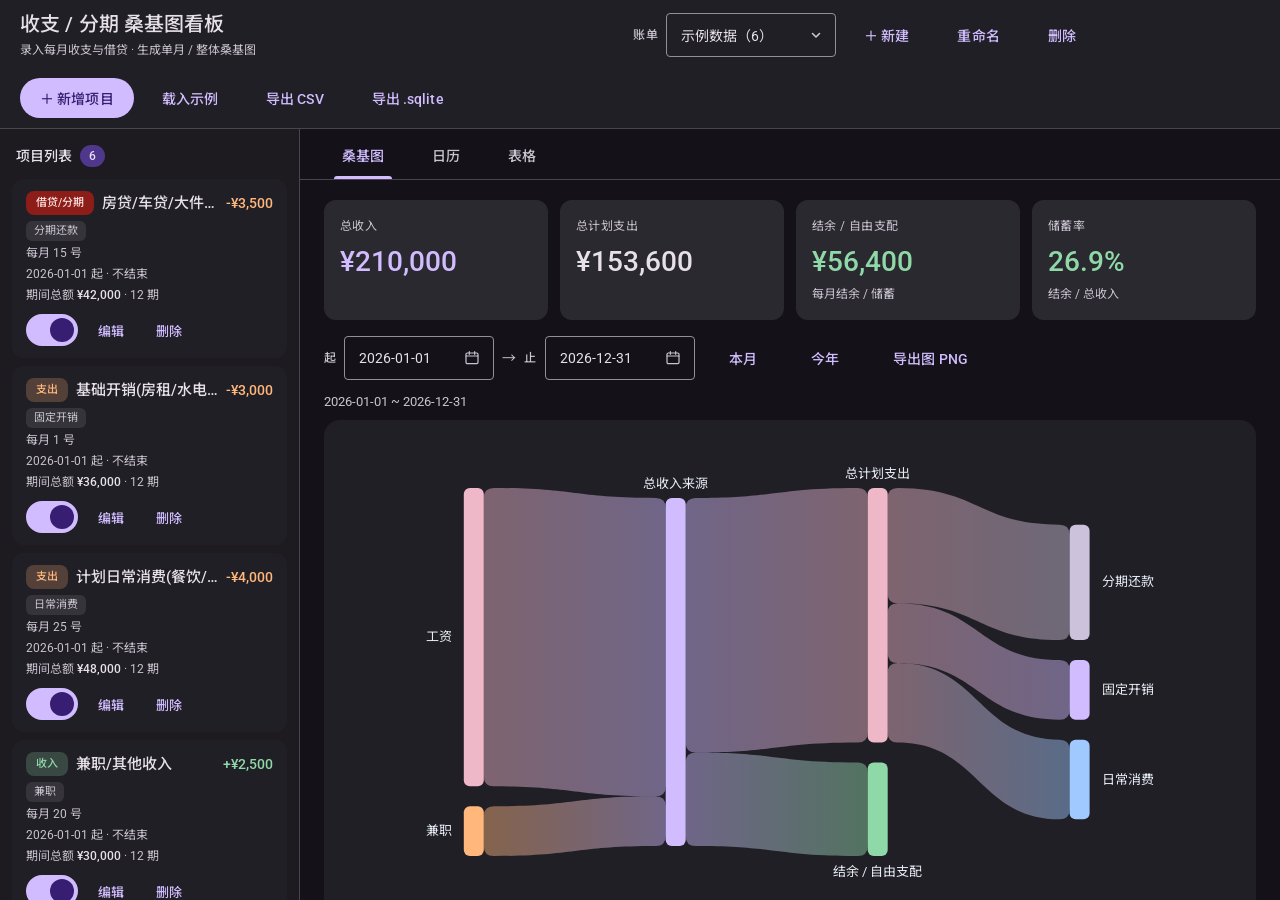
==== commit 34226b43: "fix(md3): pin window controls to top-right of window (were wrapping into the topbar)" ====
--- a/desktop/wwwroot/index.html
+++ b/desktop/wwwroot/index.html
@@ -7,7 +7,7 @@
   <link rel="preconnect" href="https://fonts.googleapis.com" />
   <link rel="preconnect" href="https://fonts.gstatic.com" crossorigin />
   <link href="https://fonts.googleapis.com/css2?family=Roboto:wght@400;500;700&family=Noto+Sans+SC:wght@400;500;700&display=swap" rel="stylesheet" />
-  <link rel="stylesheet" href="styles.css?v=11" />
+  <link rel="stylesheet" href="styles.css?v=12" />
 </head>
 <body>
   <div id="app">
@@ -142,6 +142,6 @@
 
   <div id="mdDialogHost" hidden></div>
 
-  <script src="app.js?v=11"></script>
+  <script src="app.js?v=12"></script>
 </body>
 </html>
--- a/desktop/wwwroot/styles.css
+++ b/desktop/wwwroot/styles.css
@@ -77,7 +77,7 @@
   align-items: center;
   gap: 18px;
   flex-wrap: wrap;
-  padding: 10px 8px 10px 20px;
+  padding: 10px 132px 10px 20px;
   background: var(--md-surface-container);
   border-bottom: 1px solid var(--md-outline-variant);
   user-select: none;
@@ -91,8 +91,8 @@
 .save-state { color: var(--md-income); font-size: 12px; min-width: 44px; }
 .save-state.err { color: var(--md-error); }
 
-/* 窗口控制按钮（MD3 顶栏） */
-.win-controls { display: flex; align-items: center; gap: 2px; margin-left: 6px; }
+/* 窗口控制按钮：固定在窗口右上角，不随顶栏换行 */
+.win-controls { position: fixed; top: 10px; right: 8px; z-index: 100; display: flex; align-items: center; gap: 2px; }
 .win-btn {
   width: 40px; height: 40px; border: none; background: transparent;
   color: var(--md-on-surface-variant); cursor: pointer;
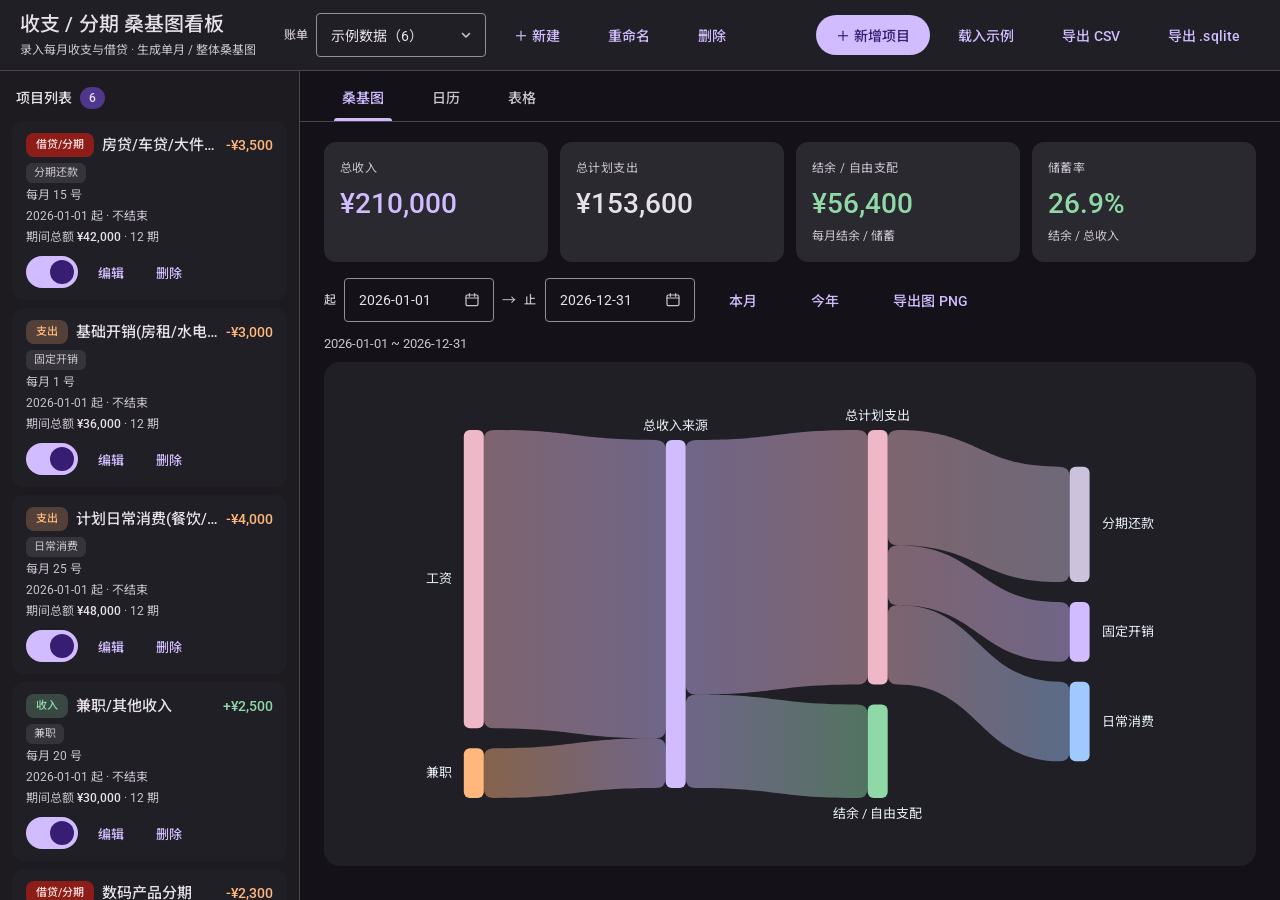
==== commit a77601f1: "fix(md3): restore native Windows title bar (custom frameless drag was unreliable) - drop SetBorderAn" ====
--- a/desktop/wwwroot/index.html
+++ b/desktop/wwwroot/index.html
@@ -7,7 +7,7 @@
   <link rel="preconnect" href="https://fonts.googleapis.com" />
   <link rel="preconnect" href="https://fonts.gstatic.com" crossorigin />
   <link href="https://fonts.googleapis.com/css2?family=Roboto:wght@400;500;700&family=Noto+Sans+SC:wght@400;500;700&display=swap" rel="stylesheet" />
-  <link rel="stylesheet" href="styles.css?v=12" />
+  <link rel="stylesheet" href="styles.css?v=13" />
 </head>
 <body>
   <div id="app">
@@ -29,11 +29,6 @@
         <button id="btnSeed" class="btn">载入示例</button>
         <button id="btnExportCsv" class="btn">导出 CSV</button>
         <button id="btnExportSqlite" class="btn">导出 .sqlite</button>
-      </div>
-      <div class="win-controls" id="winControls" hidden>
-        <button class="win-btn" id="winMin" title="最小化"><svg width="10" height="10" viewBox="0 0 10 10"><path d="M0 5h10" stroke="currentColor" stroke-width="1"/></svg></button>
-        <button class="win-btn" id="winMax" title="最大化"><svg width="10" height="10" viewBox="0 0 10 10"><rect x="0.5" y="0.5" width="9" height="9" fill="none" stroke="currentColor"/></svg></button>
-        <button class="win-btn win-close" id="winClose" title="关闭"><svg width="10" height="10" viewBox="0 0 10 10"><path d="M0 0l10 10M10 0L0 10" stroke="currentColor" stroke-width="1"/></svg></button>
       </div>
     </header>
 
@@ -142,6 +137,6 @@
 
   <div id="mdDialogHost" hidden></div>
 
-  <script src="app.js?v=12"></script>
+  <script src="app.js?v=13"></script>
 </body>
 </html>
--- a/desktop/wwwroot/styles.css
+++ b/desktop/wwwroot/styles.css
@@ -77,7 +77,7 @@
   align-items: center;
   gap: 18px;
   flex-wrap: wrap;
-  padding: 10px 132px 10px 20px;
+  padding: 10px 20px;
   background: var(--md-surface-container);
   border-bottom: 1px solid var(--md-outline-variant);
   user-select: none;
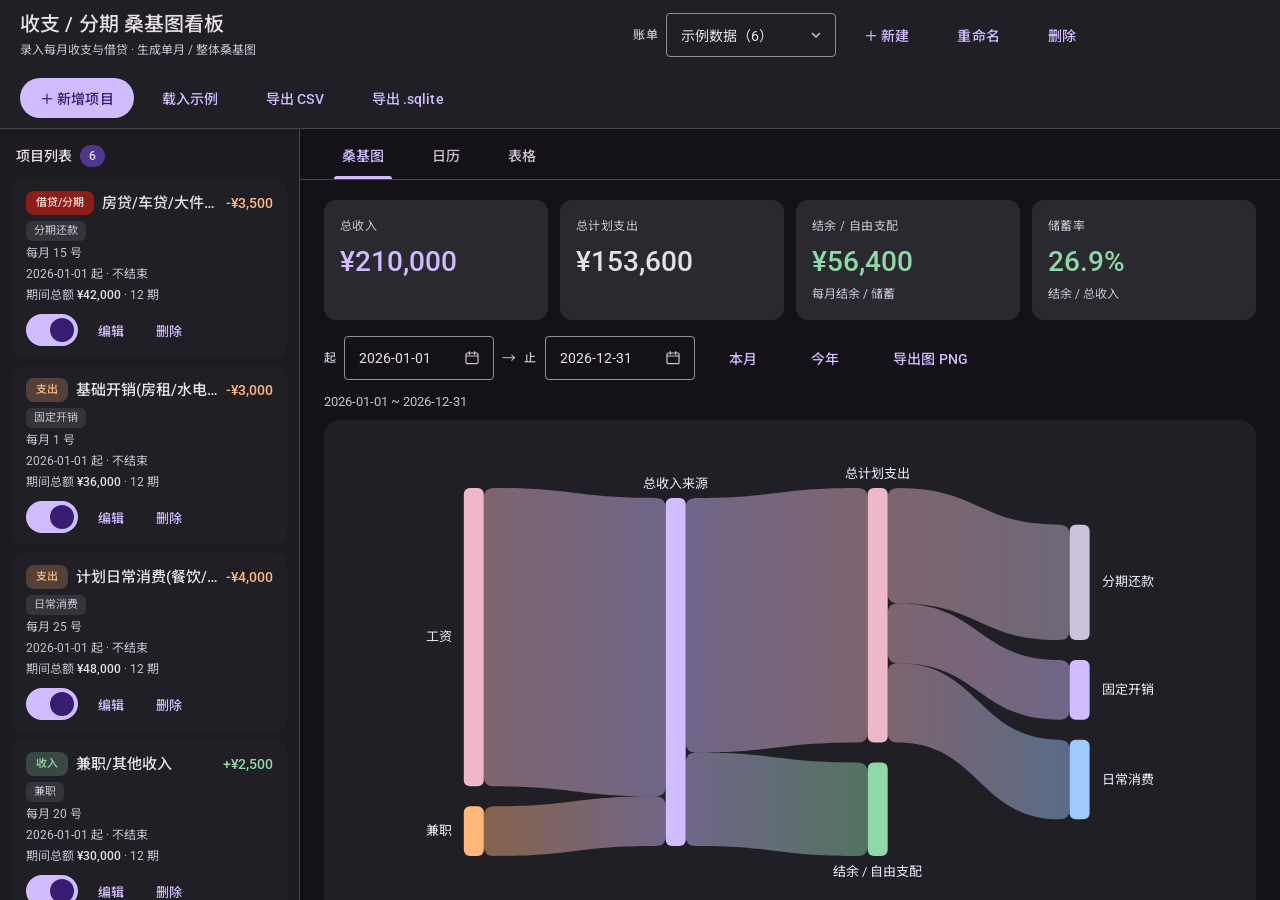
==== commit e5aeccd6: "feat(md3): proper frameless MD3 title bar via WebView2 app-region - re-enable frameless window (no s" ====
--- a/desktop/wwwroot/index.html
+++ b/desktop/wwwroot/index.html
@@ -7,7 +7,7 @@
   <link rel="preconnect" href="https://fonts.googleapis.com" />
   <link rel="preconnect" href="https://fonts.gstatic.com" crossorigin />
   <link href="https://fonts.googleapis.com/css2?family=Roboto:wght@400;500;700&family=Noto+Sans+SC:wght@400;500;700&display=swap" rel="stylesheet" />
-  <link rel="stylesheet" href="styles.css?v=13" />
+  <link rel="stylesheet" href="styles.css?v=14" />
 </head>
 <body>
   <div id="app">
@@ -29,6 +29,11 @@
         <button id="btnSeed" class="btn">载入示例</button>
         <button id="btnExportCsv" class="btn">导出 CSV</button>
         <button id="btnExportSqlite" class="btn">导出 .sqlite</button>
+      </div>
+      <div class="win-controls" id="winControls" hidden>
+        <button class="win-btn" id="winMin" title="最小化"><svg width="10" height="10" viewBox="0 0 10 10"><path d="M0 5h10" stroke="currentColor" stroke-width="1"/></svg></button>
+        <button class="win-btn" id="winMax" title="最大化"><svg width="10" height="10" viewBox="0 0 10 10"><rect x="0.5" y="0.5" width="9" height="9" fill="none" stroke="currentColor"/></svg></button>
+        <button class="win-btn win-close" id="winClose" title="关闭"><svg width="10" height="10" viewBox="0 0 10 10"><path d="M0 0l10 10M10 0L0 10" stroke="currentColor" stroke-width="1"/></svg></button>
       </div>
     </header>
 
@@ -137,6 +142,6 @@
 
   <div id="mdDialogHost" hidden></div>
 
-  <script src="app.js?v=13"></script>
+  <script src="app.js?v=14"></script>
 </body>
 </html>
--- a/desktop/wwwroot/styles.css
+++ b/desktop/wwwroot/styles.css
@@ -77,10 +77,15 @@
   align-items: center;
   gap: 18px;
   flex-wrap: wrap;
-  padding: 10px 20px;
+  padding: 10px 132px 10px 20px;
   background: var(--md-surface-container);
   border-bottom: 1px solid var(--md-outline-variant);
   user-select: none;
+  app-region: drag;
+}
+.topbar .btn, .topbar input, .topbar select, .topbar .md-select, .topbar .md-datepicker,
+.topbar .ledger-bar, .topbar .topbar-actions, .topbar .win-controls {
+  app-region: no-drag;
 }
 .brand h1 { margin: 0; font-size: 20px; line-height: 28px; font-weight: 500; letter-spacing: .1px; }
 .tagline { margin: 2px 0 0; color: var(--md-on-surface-variant); font-size: 12px; }
